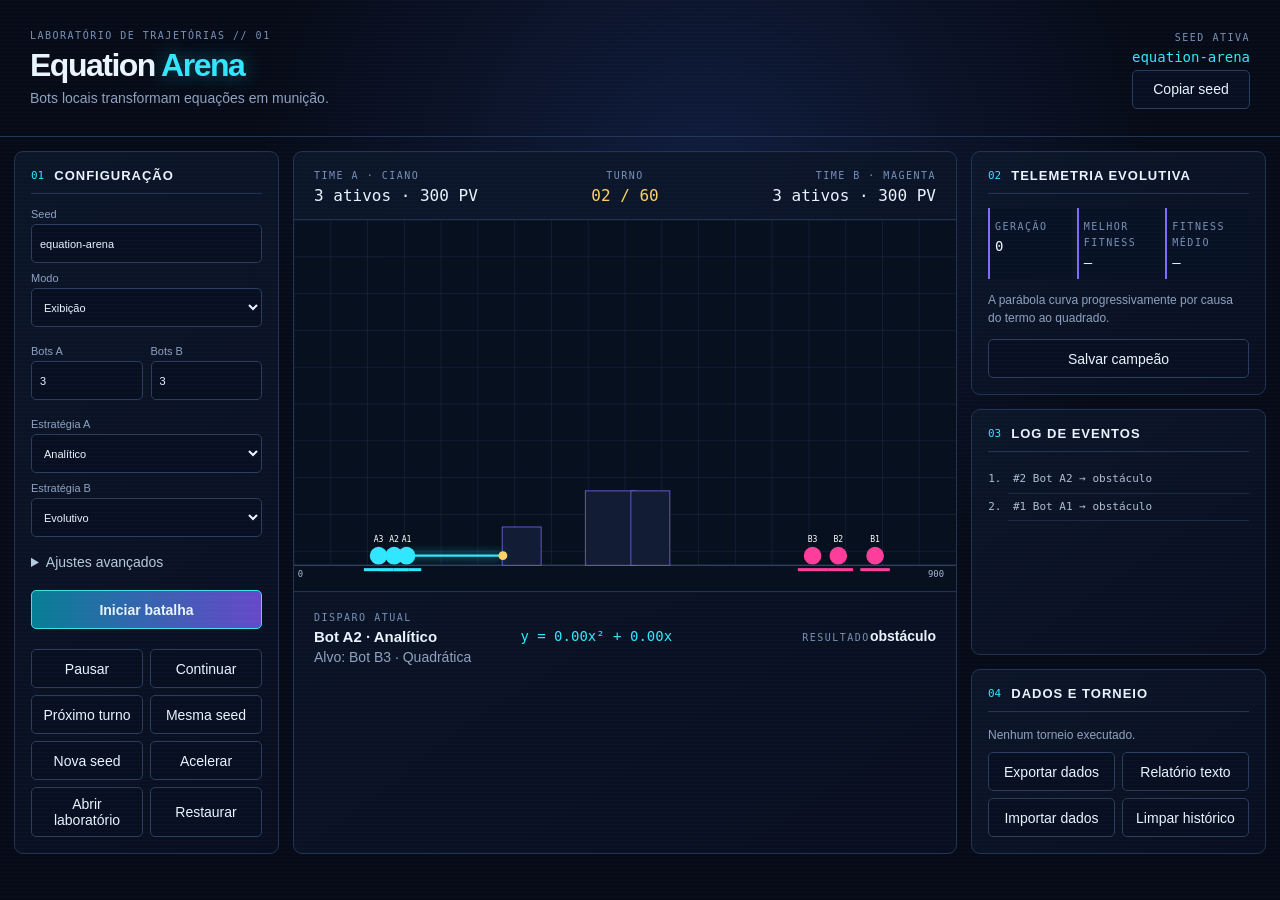
==== index.html @ 87dc74c6 "feat: criar jogo Equation Arena completo" ====
<!doctype html><html lang="pt-BR"><head><meta charset="utf-8"><meta name="viewport" content="width=device-width,initial-scale=1"><meta name="theme-color" content="#070b17"><title>Equation Arena — Batalhas matemáticas</title><link rel="stylesheet" href="css/styles.css"></head><body>
<header><div><p class="eyebrow">LABORATÓRIO DE TRAJETÓRIAS // 01</p><h1>Equation <span>Arena</span></h1><p>Bots locais transformam equações em munição.</p></div><div class="seed-card"><small>SEED ATIVA</small><strong id="seedDisplay">—</strong><button id="copySeed">Copiar seed</button></div></header>
<main><aside class="panel controls"><div class="panel-title"><span>01</span><h2>Configuração</h2></div><form id="configForm">
<label>Seed<input id="seed" maxlength="60" placeholder="gerada automaticamente"></label><label>Modo<select id="mode"><option value="exibicao">Exibição</option><option value="torneio">Torneio</option><option value="laboratorio">Laboratório evolutivo</option><option value="passo">Passo a passo</option></select></label>
<div class="duo"><label>Bots A<input id="botsA" type="number" min="1" max="5" value="3"></label><label>Bots B<input id="botsB" type="number" min="1" max="5" value="3"></label></div><label>Estratégia A<select id="strategyA"><option value="analytical">Analítico</option><option value="random">Aleatório</option><option value="adaptive">Adaptativo</option><option value="evolution">Evolutivo</option></select></label><label>Estratégia B<select id="strategyB"><option value="evolution">Evolutivo</option><option value="analytical">Analítico</option><option value="random">Aleatório</option><option value="adaptive">Adaptativo</option></select></label>
<details><summary>Ajustes avançados</summary><div class="duo"><label>Vida<input id="hp" type="number" min="20" max="300" value="100"></label><label>Dano<input id="damage" type="number" min="5" max="100" value="34"></label><label>Largura<input id="width" type="number" min="600" max="1200" value="900"></label><label>Obstáculos<input id="obstacles" type="number" min="0" max="8" value="3"></label><label>Turnos<input id="turnLimit" type="number" min="5" max="200" value="60"></label><label>População<input id="population" type="number" min="8" max="80" value="24"></label><label>Gerações<input id="generations" type="number" min="1" max="30" value="4"></label><label>Mutação<input id="mutation" type="number" min=".01" max=".8" step=".01" value=".16"></label></div><label class="check"><input id="friendlyFire" type="checkbox"> Fogo amigo</label><fieldset><legend>Famílias permitidas</legend><div id="families" class="checks"></div></fieldset></details>
<button class="primary" type="submit">Iniciar batalha</button></form><div class="button-grid"><button id="pause">Pausar</button><button id="resume">Continuar</button><button id="next">Próximo turno</button><button id="restart">Mesma seed</button><button id="newSeed">Nova seed</button><button id="accelerate">Acelerar</button><button id="lab">Abrir laboratório</button><button id="defaults">Restaurar</button></div></aside>
<section class="battle"><div class="scorebar"><div><small>TIME A · CIANO</small><strong id="scoreA">3 ativos</strong></div><div class="turn"><small>TURNO</small><strong id="turn">00 / 60</strong></div><div class="right"><small>TIME B · MAGENTA</small><strong id="scoreB">3 ativos</strong></div></div><div class="canvas-wrap"><canvas id="arena" role="img" aria-describedby="arenaDescription">Arena cartesiana da batalha.</canvas><div class="scanline"></div></div><p id="arenaDescription" class="sr-only"></p><div class="now"><div><small>DISPARO ATUAL</small><h2 id="shooter">Aguardando simulação</h2><p id="target">Configure os times e inicie a batalha.</p></div><code id="equation">y = ?</code><div><small>RESULTADO</small><strong id="result">—</strong></div></div></section>
<aside class="rightbar"><section class="panel"><div class="panel-title"><span>02</span><h2>Telemetria evolutiva</h2></div><div class="metrics"><div><small>GERAÇÃO</small><b id="generation">0</b></div><div><small>MELHOR FITNESS</small><b id="fitness">—</b></div><div><small>FITNESS MÉDIO</small><b id="meanFitness">—</b></div></div><p id="education">Selecione uma trajetória para ver sua explicação matemática.</p><button id="saveChampion">Salvar campeão</button></section><section class="panel grow"><div class="panel-title"><span>03</span><h2>Log de eventos</h2></div><ol id="log" class="log" aria-live="polite"></ol></section><section class="panel"><div class="panel-title"><span>04</span><h2>Dados e torneio</h2></div><div id="tournament">Nenhum torneio executado.</div><div class="button-grid"><button id="export">Exportar dados</button><button id="report">Relatório texto</button><button id="import">Importar dados</button><button id="clear">Limpar histórico</button></div><input id="importFile" type="file" accept="application/json" hidden></section></aside></main><div id="toast" role="status" aria-live="polite"></div>
<script src="js/prng.js"></script><script src="js/math-utils.js"></script><script src="js/equation.js"></script><script src="js/bot.js"></script><script src="js/arena.js"></script><script src="js/projectile.js"></script><script src="js/evolution-engine.js"></script><script src="js/bot-strategies.js"></script><script src="js/game-engine.js"></script><script src="js/storage.js"></script><script src="js/io.js"></script><script src="js/renderer.js"></script><script src="js/app.js"></script></body></html>
---- css/styles.css ----
:root{color-scheme:dark;--bg:#070b17;--panel:#0c1427;--line:#233353;--cyan:#32e6ff;--magenta:#ff3d9a;--purple:#806cff;--text:#eaf4ff;--muted:#8fa2c1}*{box-sizing:border-box}body{margin:0;background:radial-gradient(circle at 55% 20%,#111c3d 0,var(--bg) 45%);color:var(--text);font:14px Inter,"Segoe UI",sans-serif;min-height:100vh}body:before{content:"";position:fixed;inset:0;pointer-events:none;background-image:linear-gradient(rgba(50,230,255,.025) 1px,transparent 1px);background-size:100% 4px}header{display:flex;justify-content:space-between;align-items:center;padding:24px 30px;border-bottom:1px solid var(--line)}h1{font-size:32px;margin:0;letter-spacing:-1.5px}h1 span{color:var(--cyan);text-shadow:0 0 20px #32e6ff66}header p{margin:6px 0;color:var(--muted)}.eyebrow,small{font:10px ui-monospace,Consolas,monospace;letter-spacing:1.5px;color:#7890b7}.seed-card{text-align:right}.seed-card strong{display:block;font:14px ui-monospace,monospace;margin:5px 0;color:var(--cyan)}main{display:grid;grid-template-columns:265px minmax(400px,1fr) 295px;gap:14px;padding:14px;max-width:1800px;margin:auto}.panel,.battle{background:linear-gradient(145deg,#0d172bdf,#090f20e8);border:1px solid var(--line);border-radius:9px}.panel{padding:16px}.panel-title{display:flex;align-items:center;gap:10px;border-bottom:1px solid var(--line);margin-bottom:14px;padding-bottom:10px}.panel-title span{color:var(--cyan);font:11px monospace}.panel h2{font-size:13px;text-transform:uppercase;letter-spacing:1px;margin:0}.controls{grid-row:span 1}.controls label{display:block;color:var(--muted);font-size:11px;margin:9px 0}.duo{display:grid;grid-template-columns:1fr 1fr;gap:8px}input,select,button{font:inherit;color:var(--text);background:#080f20;border:1px solid #2a3c60;border-radius:5px;min-height:39px;padding:8px;width:100%}input,select{margin-top:4px}button{cursor:pointer;transition:.15s}button:hover,button:focus-visible{border-color:var(--cyan);box-shadow:0 0 0 2px #32e6ff22;outline:none}.primary{background:linear-gradient(90deg,#087e95,#6748c9);border-color:#45dff2;font-weight:700;margin:12px 0}.button-grid{display:grid;grid-template-columns:1fr 1fr;gap:7px;margin-top:8px}summary{cursor:pointer;color:#b8c8df;padding:8px 0}.check{display:flex!important;align-items:center;gap:8px}.check input,.checks input{width:auto;min-height:auto;margin:0}.checks{display:grid;grid-template-columns:1fr 1fr;gap:5px}.checks label{margin:2px}.battle{overflow:hidden}.scorebar{height:68px;display:grid;grid-template-columns:1fr auto 1fr;align-items:center;padding:0 20px;border-bottom:1px solid var(--line)}.scorebar strong{display:block;font:16px monospace;margin-top:4px}.scorebar .right{text-align:right}.turn{text-align:center}.turn strong{color:#ffd166}.canvas-wrap{position:relative}.canvas-wrap canvas{display:block;width:100%;min-height:300px}.scanline{position:absolute;inset:0;pointer-events:none;background:linear-gradient(transparent 49%,#32e6ff09 50%,transparent 51%);background-size:100% 8px}.now{display:grid;grid-template-columns:1fr 1.4fr .7fr;gap:18px;align-items:center;padding:16px 20px;border-top:1px solid var(--line)}.now h2{font-size:15px;margin:4px 0}.now p{color:var(--muted);margin:0}.now code{color:var(--cyan);font-size:14px}.rightbar{display:flex;flex-direction:column;gap:14px}.grow{flex:1}.metrics{display:grid;grid-template-columns:repeat(3,1fr);gap:5px}.metrics div{background:#091225;padding:9px 5px;border-left:2px solid var(--purple)}.metrics b{display:block;font:14px monospace;margin-top:5px}.log{padding-left:20px;max-height:260px;overflow:auto;color:#aebed6;font:11px/1.5 monospace}.log li{padding:5px;border-bottom:1px solid #1a2843}#education,#tournament{color:var(--muted);line-height:1.5;font-size:12px}#toast{position:fixed;right:20px;bottom:20px;background:#111e38;border:1px solid var(--cyan);padding:12px 18px;border-radius:6px;opacity:0;pointer-events:none;transition:.2s;max-width:360px}#toast.show{opacity:1}.sr-only{position:absolute;width:1px;height:1px;overflow:hidden;clip:rect(0,0,0,0)}fieldset{border:1px solid var(--line);padding:8px}legend{color:var(--muted);font-size:11px}
@media(max-width:1050px){main{grid-template-columns:240px 1fr}.rightbar{grid-column:1/-1;display:grid;grid-template-columns:repeat(3,1fr)}}@media(max-width:720px){header{padding:18px;align-items:flex-start}.seed-card{max-width:120px}main{display:flex;flex-direction:column;padding:8px}.battle{order:-1}.scorebar{height:58px;padding:0 10px}.now{grid-template-columns:1fr;padding:12px}.canvas-wrap canvas{min-height:220px}.rightbar{display:flex}.button-grid button{min-height:44px}h1{font-size:25px}}@media(prefers-reduced-motion:reduce){*{scroll-behavior:auto!important;transition:none!important}}
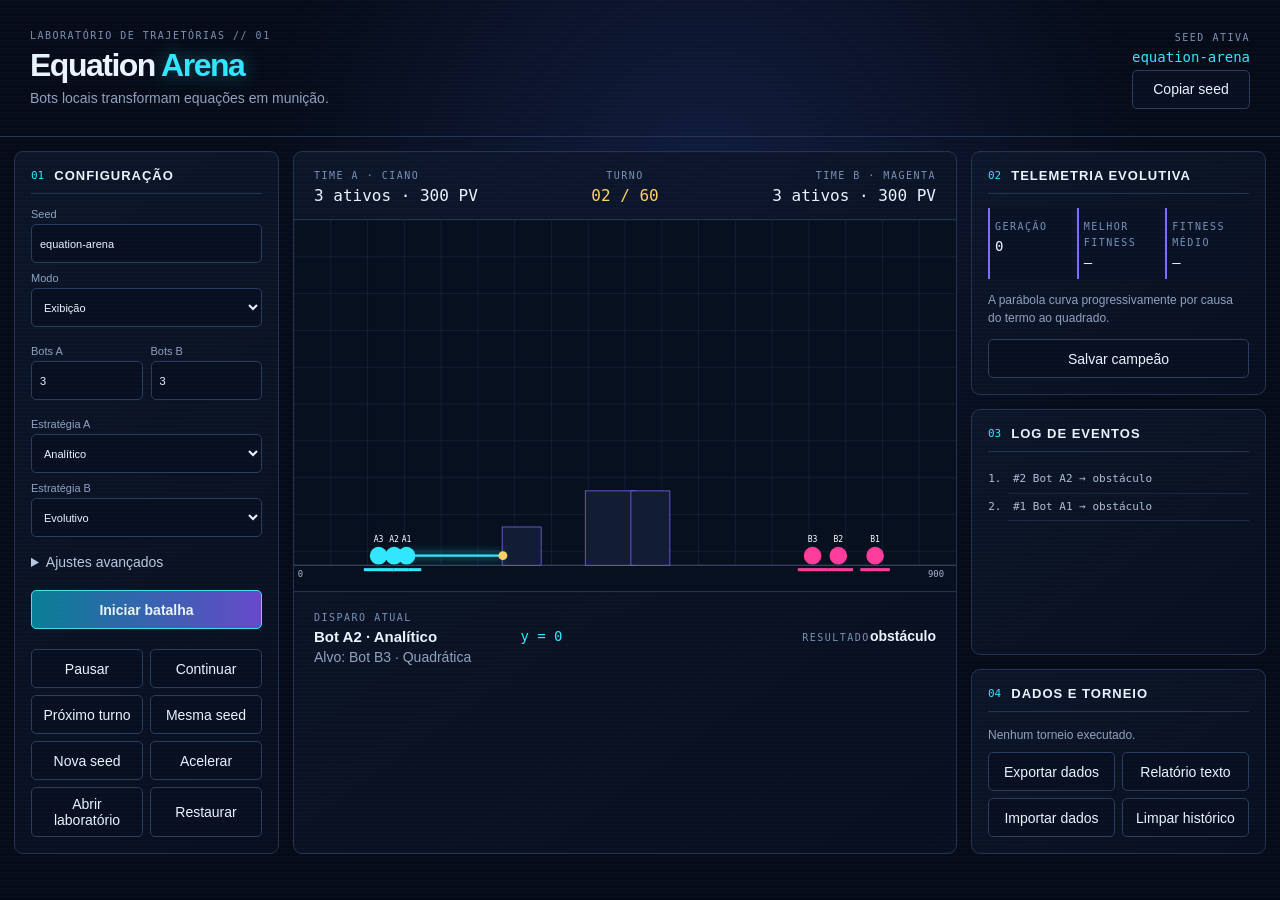
==== commit 69f53515: "fix: corrigir torneio e formatar equações" ====
--- a/index.html
+++ b/index.html
@@ -7,4 +7,4 @@
 <button class="primary" type="submit">Iniciar batalha</button></form><div class="button-grid"><button id="pause">Pausar</button><button id="resume">Continuar</button><button id="next">Próximo turno</button><button id="restart">Mesma seed</button><button id="newSeed">Nova seed</button><button id="accelerate">Acelerar</button><button id="lab">Abrir laboratório</button><button id="defaults">Restaurar</button></div></aside>
 <section class="battle"><div class="scorebar"><div><small>TIME A · CIANO</small><strong id="scoreA">3 ativos</strong></div><div class="turn"><small>TURNO</small><strong id="turn">00 / 60</strong></div><div class="right"><small>TIME B · MAGENTA</small><strong id="scoreB">3 ativos</strong></div></div><div class="canvas-wrap"><canvas id="arena" role="img" aria-describedby="arenaDescription">Arena cartesiana da batalha.</canvas><div class="scanline"></div></div><p id="arenaDescription" class="sr-only"></p><div class="now"><div><small>DISPARO ATUAL</small><h2 id="shooter">Aguardando simulação</h2><p id="target">Configure os times e inicie a batalha.</p></div><code id="equation">y = ?</code><div><small>RESULTADO</small><strong id="result">—</strong></div></div></section>
 <aside class="rightbar"><section class="panel"><div class="panel-title"><span>02</span><h2>Telemetria evolutiva</h2></div><div class="metrics"><div><small>GERAÇÃO</small><b id="generation">0</b></div><div><small>MELHOR FITNESS</small><b id="fitness">—</b></div><div><small>FITNESS MÉDIO</small><b id="meanFitness">—</b></div></div><p id="education">Selecione uma trajetória para ver sua explicação matemática.</p><button id="saveChampion">Salvar campeão</button></section><section class="panel grow"><div class="panel-title"><span>03</span><h2>Log de eventos</h2></div><ol id="log" class="log" aria-live="polite"></ol></section><section class="panel"><div class="panel-title"><span>04</span><h2>Dados e torneio</h2></div><div id="tournament">Nenhum torneio executado.</div><div class="button-grid"><button id="export">Exportar dados</button><button id="report">Relatório texto</button><button id="import">Importar dados</button><button id="clear">Limpar histórico</button></div><input id="importFile" type="file" accept="application/json" hidden></section></aside></main><div id="toast" role="status" aria-live="polite"></div>
-<script src="js/prng.js"></script><script src="js/math-utils.js"></script><script src="js/equation.js"></script><script src="js/bot.js"></script><script src="js/arena.js"></script><script src="js/projectile.js"></script><script src="js/evolution-engine.js"></script><script src="js/bot-strategies.js"></script><script src="js/game-engine.js"></script><script src="js/storage.js"></script><script src="js/io.js"></script><script src="js/renderer.js"></script><script src="js/app.js"></script></body></html>
+<script src="js/prng.js"></script><script src="js/math-utils.js"></script><script src="js/equation.js"></script><script src="js/bot.js"></script><script src="js/arena.js"></script><script src="js/projectile.js"></script><script src="js/evolution-engine.js"></script><script src="js/bot-strategies.js"></script><script src="js/game-engine.js"></script><script src="js/tournament-controller.js"></script><script src="js/storage.js"></script><script src="js/io.js"></script><script src="js/renderer.js"></script><script src="js/app.js"></script></body></html>
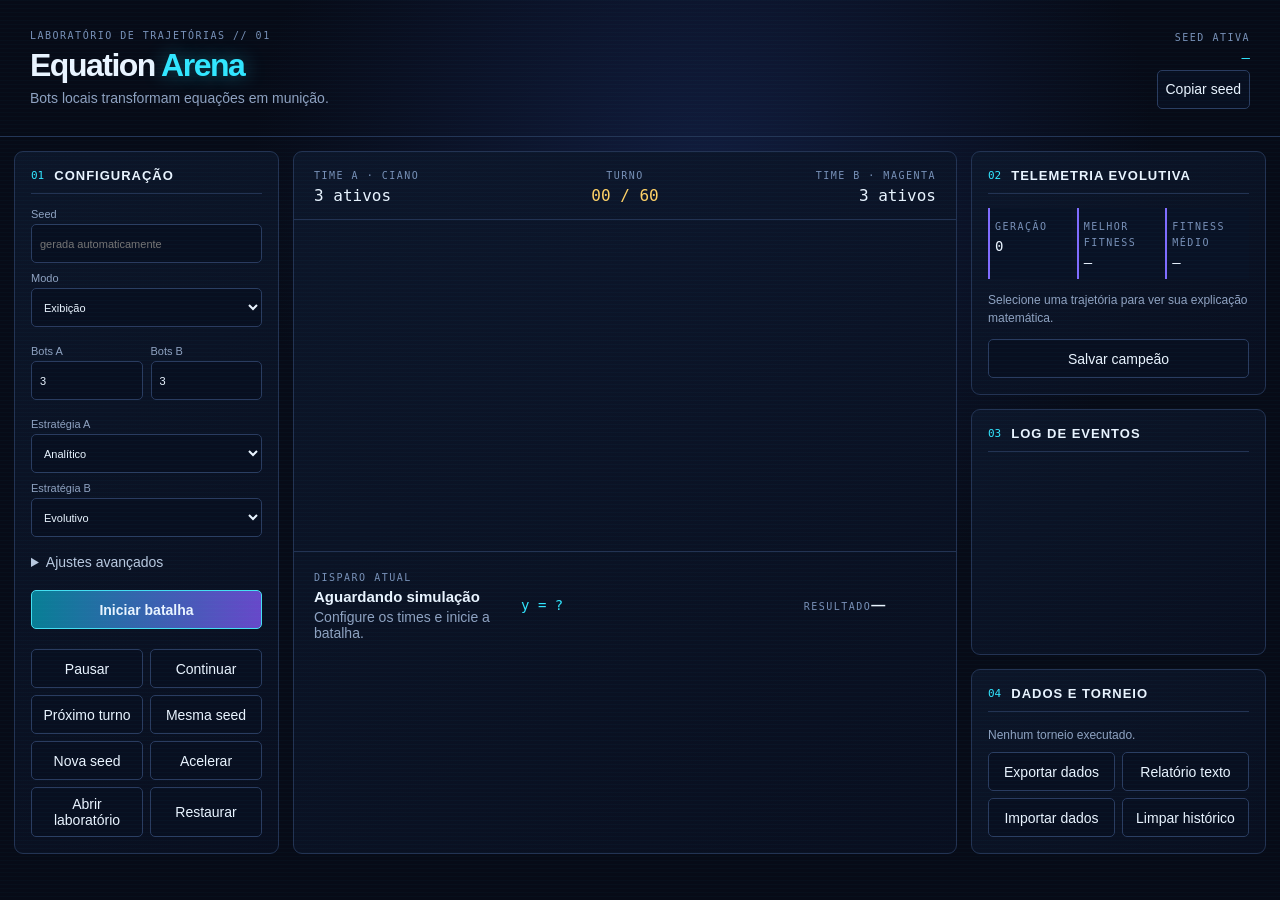
==== commit 26ed6428: "Merge branch 'main' into codex/criar-jogo-de-batalhas-matematicas-entre-bots-sxamhe" ====
--- a/index.html
+++ b/index.html
@@ -7,4 +7,4 @@
 <button class="primary" type="submit">Iniciar batalha</button></form><div class="button-grid"><button id="pause">Pausar</button><button id="resume">Continuar</button><button id="next">Próximo turno</button><button id="restart">Mesma seed</button><button id="newSeed">Nova seed</button><button id="accelerate">Acelerar</button><button id="lab">Abrir laboratório</button><button id="defaults">Restaurar</button></div></aside>
 <section class="battle"><div class="scorebar"><div><small>TIME A · CIANO</small><strong id="scoreA">3 ativos</strong></div><div class="turn"><small>TURNO</small><strong id="turn">00 / 60</strong></div><div class="right"><small>TIME B · MAGENTA</small><strong id="scoreB">3 ativos</strong></div></div><div class="canvas-wrap"><canvas id="arena" role="img" aria-describedby="arenaDescription">Arena cartesiana da batalha.</canvas><div class="scanline"></div></div><p id="arenaDescription" class="sr-only"></p><div class="now"><div><small>DISPARO ATUAL</small><h2 id="shooter">Aguardando simulação</h2><p id="target">Configure os times e inicie a batalha.</p></div><code id="equation">y = ?</code><div><small>RESULTADO</small><strong id="result">—</strong></div></div></section>
 <aside class="rightbar"><section class="panel"><div class="panel-title"><span>02</span><h2>Telemetria evolutiva</h2></div><div class="metrics"><div><small>GERAÇÃO</small><b id="generation">0</b></div><div><small>MELHOR FITNESS</small><b id="fitness">—</b></div><div><small>FITNESS MÉDIO</small><b id="meanFitness">—</b></div></div><p id="education">Selecione uma trajetória para ver sua explicação matemática.</p><button id="saveChampion">Salvar campeão</button></section><section class="panel grow"><div class="panel-title"><span>03</span><h2>Log de eventos</h2></div><ol id="log" class="log" aria-live="polite"></ol></section><section class="panel"><div class="panel-title"><span>04</span><h2>Dados e torneio</h2></div><div id="tournament">Nenhum torneio executado.</div><div class="button-grid"><button id="export">Exportar dados</button><button id="report">Relatório texto</button><button id="import">Importar dados</button><button id="clear">Limpar histórico</button></div><input id="importFile" type="file" accept="application/json" hidden></section></aside></main><div id="toast" role="status" aria-live="polite"></div>
-<script src="js/prng.js"></script><script src="js/math-utils.js"></script><script src="js/equation.js"></script><script src="js/bot.js"></script><script src="js/arena.js"></script><script src="js/projectile.js"></script><script src="js/evolution-engine.js"></script><script src="js/bot-strategies.js"></script><script src="js/game-engine.js"></script><script src="js/tournament-controller.js"></script><script src="js/storage.js"></script><script src="js/io.js"></script><script src="js/renderer.js"></script><script src="js/app.js"></script></body></html>
+<script src="js/prng.js"></script><script src="js/math-utils.js"></script><script src="js/equation.js"></script><script src="js/bot.js"></script><script src="js/arena.js"></script><script src="js/projectile.js"></script><script src="js/evolution-engine.js"></script><script src="js/bot-strategies.js"></script><script src="js/game-engine.js"></script><script src="js/storage.js"></script><script src="js/io.js"></script><script src="js/renderer.js"></script><script src="js/app.js"></script></body></html>
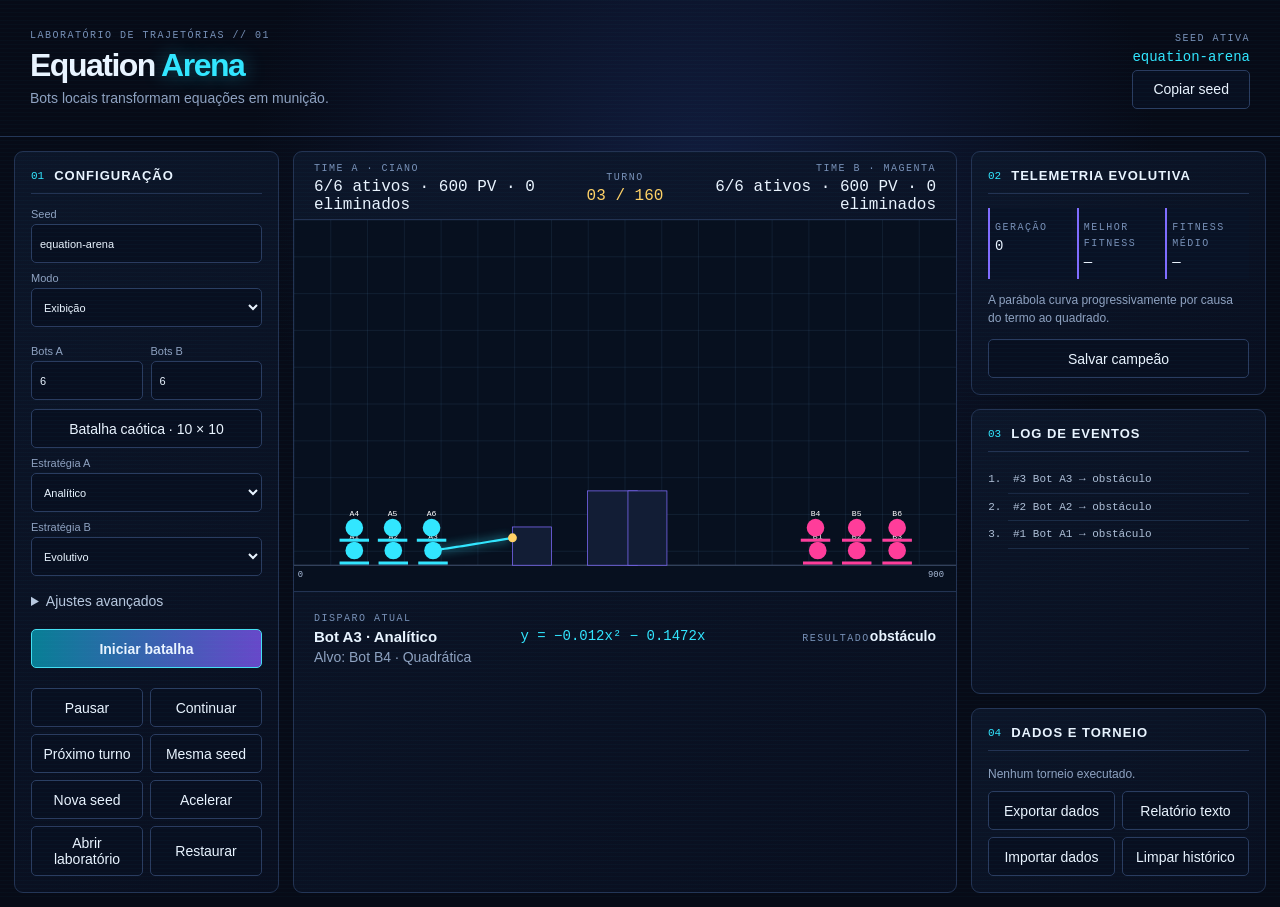
==== commit 83c4b50c: "feat: expandir batalhas para vinte bots" ====
--- a/index.html
+++ b/index.html
@@ -2,9 +2,9 @@
 <header><div><p class="eyebrow">LABORATÓRIO DE TRAJETÓRIAS // 01</p><h1>Equation <span>Arena</span></h1><p>Bots locais transformam equações em munição.</p></div><div class="seed-card"><small>SEED ATIVA</small><strong id="seedDisplay">—</strong><button id="copySeed">Copiar seed</button></div></header>
 <main><aside class="panel controls"><div class="panel-title"><span>01</span><h2>Configuração</h2></div><form id="configForm">
 <label>Seed<input id="seed" maxlength="60" placeholder="gerada automaticamente"></label><label>Modo<select id="mode"><option value="exibicao">Exibição</option><option value="torneio">Torneio</option><option value="laboratorio">Laboratório evolutivo</option><option value="passo">Passo a passo</option></select></label>
-<div class="duo"><label>Bots A<input id="botsA" type="number" min="1" max="5" value="3"></label><label>Bots B<input id="botsB" type="number" min="1" max="5" value="3"></label></div><label>Estratégia A<select id="strategyA"><option value="analytical">Analítico</option><option value="random">Aleatório</option><option value="adaptive">Adaptativo</option><option value="evolution">Evolutivo</option></select></label><label>Estratégia B<select id="strategyB"><option value="evolution">Evolutivo</option><option value="analytical">Analítico</option><option value="random">Aleatório</option><option value="adaptive">Adaptativo</option></select></label>
-<details><summary>Ajustes avançados</summary><div class="duo"><label>Vida<input id="hp" type="number" min="20" max="300" value="100"></label><label>Dano<input id="damage" type="number" min="5" max="100" value="34"></label><label>Largura<input id="width" type="number" min="600" max="1200" value="900"></label><label>Obstáculos<input id="obstacles" type="number" min="0" max="8" value="3"></label><label>Turnos<input id="turnLimit" type="number" min="5" max="200" value="60"></label><label>População<input id="population" type="number" min="8" max="80" value="24"></label><label>Gerações<input id="generations" type="number" min="1" max="30" value="4"></label><label>Mutação<input id="mutation" type="number" min=".01" max=".8" step=".01" value=".16"></label></div><label class="check"><input id="friendlyFire" type="checkbox"> Fogo amigo</label><fieldset><legend>Famílias permitidas</legend><div id="families" class="checks"></div></fieldset></details>
+<div class="duo"><label>Bots A<input id="botsA" type="number" min="1" max="20" value="6"></label><label>Bots B<input id="botsB" type="number" min="1" max="20" value="6"></label></div><button id="chaotic" type="button">Batalha caótica · 10 × 10</button><label>Estratégia A<select id="strategyA"><option value="analytical">Analítico</option><option value="random">Aleatório</option><option value="adaptive">Adaptativo</option><option value="evolution">Evolutivo</option></select></label><label>Estratégia B<select id="strategyB"><option value="evolution">Evolutivo</option><option value="analytical">Analítico</option><option value="random">Aleatório</option><option value="adaptive">Adaptativo</option></select></label>
+<details><summary>Ajustes avançados</summary><div class="duo"><label>Vida<input id="hp" type="number" min="20" max="300" value="100"></label><label>Dano<input id="damage" type="number" min="5" max="100" value="34"></label><label>Largura<input id="width" type="number" min="600" max="1200" value="900"></label><label>Obstáculos<input id="obstacles" type="number" min="0" max="8" value="3"></label><label>Turnos<input id="turnLimit" type="number" min="5" max="800" value="160"></label><label>População<input id="population" type="number" min="8" max="80" value="24"></label><label>Gerações<input id="generations" type="number" min="1" max="30" value="4"></label><label>Mutação<input id="mutation" type="number" min=".01" max=".8" step=".01" value=".16"></label></div><label class="check"><input id="friendlyFire" type="checkbox"> Fogo amigo</label><fieldset><legend>Famílias permitidas</legend><div id="families" class="checks"></div></fieldset></details>
 <button class="primary" type="submit">Iniciar batalha</button></form><div class="button-grid"><button id="pause">Pausar</button><button id="resume">Continuar</button><button id="next">Próximo turno</button><button id="restart">Mesma seed</button><button id="newSeed">Nova seed</button><button id="accelerate">Acelerar</button><button id="lab">Abrir laboratório</button><button id="defaults">Restaurar</button></div></aside>
-<section class="battle"><div class="scorebar"><div><small>TIME A · CIANO</small><strong id="scoreA">3 ativos</strong></div><div class="turn"><small>TURNO</small><strong id="turn">00 / 60</strong></div><div class="right"><small>TIME B · MAGENTA</small><strong id="scoreB">3 ativos</strong></div></div><div class="canvas-wrap"><canvas id="arena" role="img" aria-describedby="arenaDescription">Arena cartesiana da batalha.</canvas><div class="scanline"></div></div><p id="arenaDescription" class="sr-only"></p><div class="now"><div><small>DISPARO ATUAL</small><h2 id="shooter">Aguardando simulação</h2><p id="target">Configure os times e inicie a batalha.</p></div><code id="equation">y = ?</code><div><small>RESULTADO</small><strong id="result">—</strong></div></div></section>
+<section class="battle"><div class="scorebar"><div><small>TIME A · CIANO</small><strong id="scoreA">6/6 ativos · 600 PV</strong></div><div class="turn"><small>TURNO</small><strong id="turn">00 / 160</strong></div><div class="right"><small>TIME B · MAGENTA</small><strong id="scoreB">6/6 ativos · 600 PV</strong></div></div><div class="canvas-wrap"><canvas id="arena" role="img" aria-describedby="arenaDescription">Arena cartesiana da batalha.</canvas><div class="scanline"></div></div><p id="arenaDescription" class="sr-only"></p><div class="now"><div><small>DISPARO ATUAL</small><h2 id="shooter">Aguardando simulação</h2><p id="target">Configure os times e inicie a batalha.</p></div><code id="equation">y = ?</code><div><small>RESULTADO</small><strong id="result">—</strong></div></div></section>
 <aside class="rightbar"><section class="panel"><div class="panel-title"><span>02</span><h2>Telemetria evolutiva</h2></div><div class="metrics"><div><small>GERAÇÃO</small><b id="generation">0</b></div><div><small>MELHOR FITNESS</small><b id="fitness">—</b></div><div><small>FITNESS MÉDIO</small><b id="meanFitness">—</b></div></div><p id="education">Selecione uma trajetória para ver sua explicação matemática.</p><button id="saveChampion">Salvar campeão</button></section><section class="panel grow"><div class="panel-title"><span>03</span><h2>Log de eventos</h2></div><ol id="log" class="log" aria-live="polite"></ol></section><section class="panel"><div class="panel-title"><span>04</span><h2>Dados e torneio</h2></div><div id="tournament">Nenhum torneio executado.</div><div class="button-grid"><button id="export">Exportar dados</button><button id="report">Relatório texto</button><button id="import">Importar dados</button><button id="clear">Limpar histórico</button></div><input id="importFile" type="file" accept="application/json" hidden></section></aside></main><div id="toast" role="status" aria-live="polite"></div>
-<script src="js/prng.js"></script><script src="js/math-utils.js"></script><script src="js/equation.js"></script><script src="js/bot.js"></script><script src="js/arena.js"></script><script src="js/projectile.js"></script><script src="js/evolution-engine.js"></script><script src="js/bot-strategies.js"></script><script src="js/game-engine.js"></script><script src="js/storage.js"></script><script src="js/io.js"></script><script src="js/renderer.js"></script><script src="js/app.js"></script></body></html>
+<script src="js/prng.js"></script><script src="js/math-utils.js"></script><script src="js/equation.js"></script><script src="js/bot.js"></script><script src="js/arena.js"></script><script src="js/projectile.js"></script><script src="js/evolution-engine.js"></script><script src="js/bot-strategies.js"></script><script src="js/game-engine.js"></script><script src="js/tournament-controller.js"></script><script src="js/storage.js"></script><script src="js/io.js"></script><script src="js/renderer.js"></script><script src="js/app.js"></script></body></html>
--- a/css/styles.css
+++ b/css/styles.css
@@ -1,2 +1,2 @@
 :root{color-scheme:dark;--bg:#070b17;--panel:#0c1427;--line:#233353;--cyan:#32e6ff;--magenta:#ff3d9a;--purple:#806cff;--text:#eaf4ff;--muted:#8fa2c1}*{box-sizing:border-box}body{margin:0;background:radial-gradient(circle at 55% 20%,#111c3d 0,var(--bg) 45%);color:var(--text);font:14px Inter,"Segoe UI",sans-serif;min-height:100vh}body:before{content:"";position:fixed;inset:0;pointer-events:none;background-image:linear-gradient(rgba(50,230,255,.025) 1px,transparent 1px);background-size:100% 4px}header{display:flex;justify-content:space-between;align-items:center;padding:24px 30px;border-bottom:1px solid var(--line)}h1{font-size:32px;margin:0;letter-spacing:-1.5px}h1 span{color:var(--cyan);text-shadow:0 0 20px #32e6ff66}header p{margin:6px 0;color:var(--muted)}.eyebrow,small{font:10px ui-monospace,Consolas,monospace;letter-spacing:1.5px;color:#7890b7}.seed-card{text-align:right}.seed-card strong{display:block;font:14px ui-monospace,monospace;margin:5px 0;color:var(--cyan)}main{display:grid;grid-template-columns:265px minmax(400px,1fr) 295px;gap:14px;padding:14px;max-width:1800px;margin:auto}.panel,.battle{background:linear-gradient(145deg,#0d172bdf,#090f20e8);border:1px solid var(--line);border-radius:9px}.panel{padding:16px}.panel-title{display:flex;align-items:center;gap:10px;border-bottom:1px solid var(--line);margin-bottom:14px;padding-bottom:10px}.panel-title span{color:var(--cyan);font:11px monospace}.panel h2{font-size:13px;text-transform:uppercase;letter-spacing:1px;margin:0}.controls{grid-row:span 1}.controls label{display:block;color:var(--muted);font-size:11px;margin:9px 0}.duo{display:grid;grid-template-columns:1fr 1fr;gap:8px}input,select,button{font:inherit;color:var(--text);background:#080f20;border:1px solid #2a3c60;border-radius:5px;min-height:39px;padding:8px;width:100%}input,select{margin-top:4px}button{cursor:pointer;transition:.15s}button:hover,button:focus-visible{border-color:var(--cyan);box-shadow:0 0 0 2px #32e6ff22;outline:none}.primary{background:linear-gradient(90deg,#087e95,#6748c9);border-color:#45dff2;font-weight:700;margin:12px 0}.button-grid{display:grid;grid-template-columns:1fr 1fr;gap:7px;margin-top:8px}summary{cursor:pointer;color:#b8c8df;padding:8px 0}.check{display:flex!important;align-items:center;gap:8px}.check input,.checks input{width:auto;min-height:auto;margin:0}.checks{display:grid;grid-template-columns:1fr 1fr;gap:5px}.checks label{margin:2px}.battle{overflow:hidden}.scorebar{height:68px;display:grid;grid-template-columns:1fr auto 1fr;align-items:center;padding:0 20px;border-bottom:1px solid var(--line)}.scorebar strong{display:block;font:16px monospace;margin-top:4px}.scorebar .right{text-align:right}.turn{text-align:center}.turn strong{color:#ffd166}.canvas-wrap{position:relative}.canvas-wrap canvas{display:block;width:100%;min-height:300px}.scanline{position:absolute;inset:0;pointer-events:none;background:linear-gradient(transparent 49%,#32e6ff09 50%,transparent 51%);background-size:100% 8px}.now{display:grid;grid-template-columns:1fr 1.4fr .7fr;gap:18px;align-items:center;padding:16px 20px;border-top:1px solid var(--line)}.now h2{font-size:15px;margin:4px 0}.now p{color:var(--muted);margin:0}.now code{color:var(--cyan);font-size:14px}.rightbar{display:flex;flex-direction:column;gap:14px}.grow{flex:1}.metrics{display:grid;grid-template-columns:repeat(3,1fr);gap:5px}.metrics div{background:#091225;padding:9px 5px;border-left:2px solid var(--purple)}.metrics b{display:block;font:14px monospace;margin-top:5px}.log{padding-left:20px;max-height:260px;overflow:auto;color:#aebed6;font:11px/1.5 monospace}.log li{padding:5px;border-bottom:1px solid #1a2843}#education,#tournament{color:var(--muted);line-height:1.5;font-size:12px}#toast{position:fixed;right:20px;bottom:20px;background:#111e38;border:1px solid var(--cyan);padding:12px 18px;border-radius:6px;opacity:0;pointer-events:none;transition:.2s;max-width:360px}#toast.show{opacity:1}.sr-only{position:absolute;width:1px;height:1px;overflow:hidden;clip:rect(0,0,0,0)}fieldset{border:1px solid var(--line);padding:8px}legend{color:var(--muted);font-size:11px}
-@media(max-width:1050px){main{grid-template-columns:240px 1fr}.rightbar{grid-column:1/-1;display:grid;grid-template-columns:repeat(3,1fr)}}@media(max-width:720px){header{padding:18px;align-items:flex-start}.seed-card{max-width:120px}main{display:flex;flex-direction:column;padding:8px}.battle{order:-1}.scorebar{height:58px;padding:0 10px}.now{grid-template-columns:1fr;padding:12px}.canvas-wrap canvas{min-height:220px}.rightbar{display:flex}.button-grid button{min-height:44px}h1{font-size:25px}}@media(prefers-reduced-motion:reduce){*{scroll-behavior:auto!important;transition:none!important}}
+@media(max-width:1050px){main{grid-template-columns:240px 1fr}.rightbar{grid-column:1/-1;display:grid;grid-template-columns:repeat(3,1fr)}}@media(max-width:720px){header{padding:18px;align-items:flex-start}.seed-card{max-width:120px}main{display:flex;flex-direction:column;padding:8px}.battle{order:-1}.scorebar{height:auto;min-height:64px;padding:8px;gap:6px}.scorebar strong{font-size:10px;line-height:1.35}.now{grid-template-columns:1fr;padding:12px}.canvas-wrap canvas{min-height:220px}.rightbar{display:flex}.button-grid button{min-height:44px}h1{font-size:25px}}@media(prefers-reduced-motion:reduce){*{scroll-behavior:auto!important;transition:none!important}}
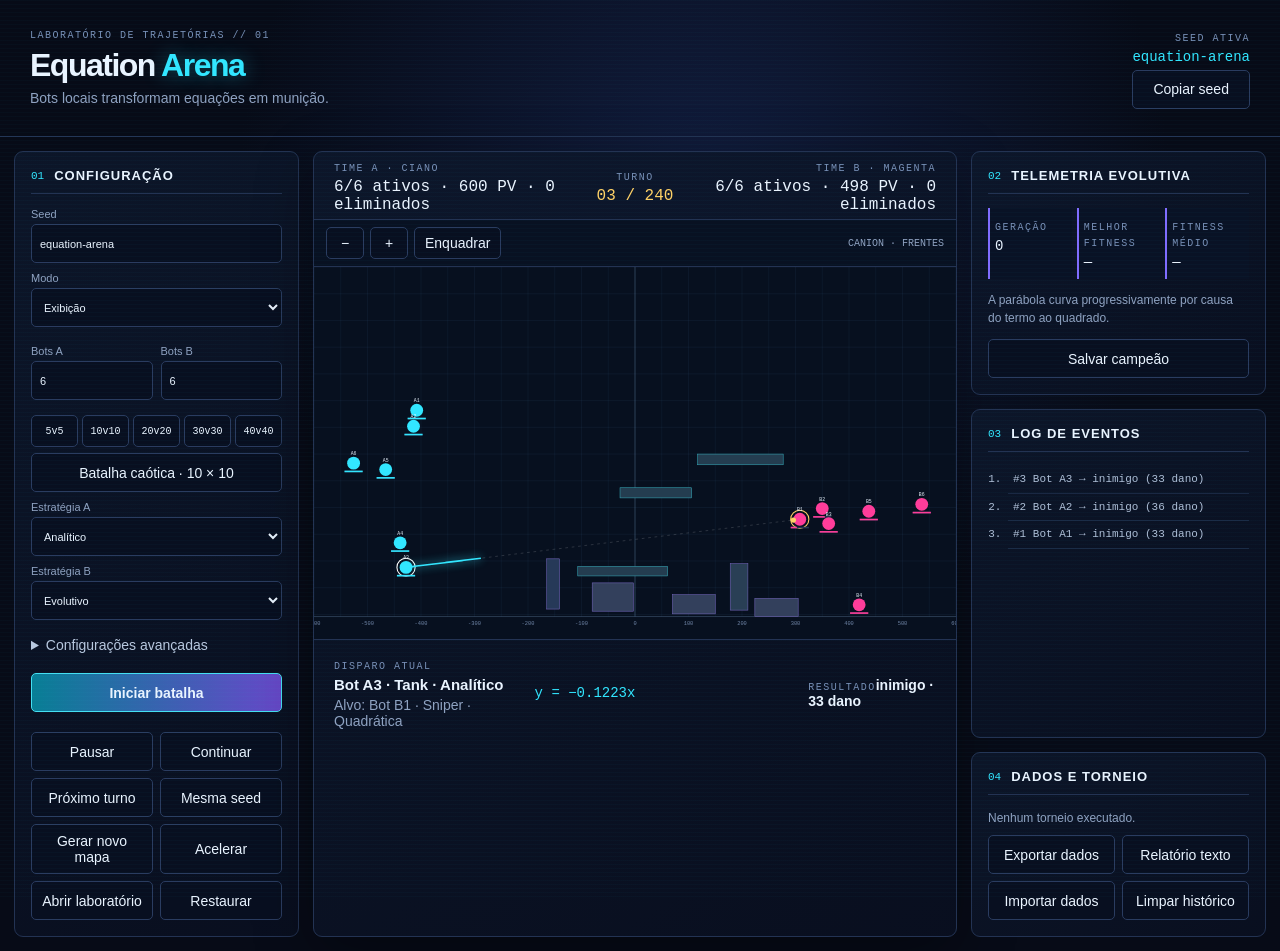
==== commit b53b8576: "feat: adicionar mapas procedurais e arquétipos" ====
--- a/index.html
+++ b/index.html
@@ -2,9 +2,9 @@
 <header><div><p class="eyebrow">LABORATÓRIO DE TRAJETÓRIAS // 01</p><h1>Equation <span>Arena</span></h1><p>Bots locais transformam equações em munição.</p></div><div class="seed-card"><small>SEED ATIVA</small><strong id="seedDisplay">—</strong><button id="copySeed">Copiar seed</button></div></header>
 <main><aside class="panel controls"><div class="panel-title"><span>01</span><h2>Configuração</h2></div><form id="configForm">
 <label>Seed<input id="seed" maxlength="60" placeholder="gerada automaticamente"></label><label>Modo<select id="mode"><option value="exibicao">Exibição</option><option value="torneio">Torneio</option><option value="laboratorio">Laboratório evolutivo</option><option value="passo">Passo a passo</option></select></label>
-<div class="duo"><label>Bots A<input id="botsA" type="number" min="1" max="20" value="6"></label><label>Bots B<input id="botsB" type="number" min="1" max="20" value="6"></label></div><button id="chaotic" type="button">Batalha caótica · 10 × 10</button><label>Estratégia A<select id="strategyA"><option value="analytical">Analítico</option><option value="random">Aleatório</option><option value="adaptive">Adaptativo</option><option value="evolution">Evolutivo</option></select></label><label>Estratégia B<select id="strategyB"><option value="evolution">Evolutivo</option><option value="analytical">Analítico</option><option value="random">Aleatório</option><option value="adaptive">Adaptativo</option></select></label>
-<details><summary>Ajustes avançados</summary><div class="duo"><label>Vida<input id="hp" type="number" min="20" max="300" value="100"></label><label>Dano<input id="damage" type="number" min="5" max="100" value="34"></label><label>Largura<input id="width" type="number" min="600" max="1200" value="900"></label><label>Obstáculos<input id="obstacles" type="number" min="0" max="8" value="3"></label><label>Turnos<input id="turnLimit" type="number" min="5" max="800" value="160"></label><label>População<input id="population" type="number" min="8" max="80" value="24"></label><label>Gerações<input id="generations" type="number" min="1" max="30" value="4"></label><label>Mutação<input id="mutation" type="number" min=".01" max=".8" step=".01" value=".16"></label></div><label class="check"><input id="friendlyFire" type="checkbox"> Fogo amigo</label><fieldset><legend>Famílias permitidas</legend><div id="families" class="checks"></div></fieldset></details>
-<button class="primary" type="submit">Iniciar batalha</button></form><div class="button-grid"><button id="pause">Pausar</button><button id="resume">Continuar</button><button id="next">Próximo turno</button><button id="restart">Mesma seed</button><button id="newSeed">Nova seed</button><button id="accelerate">Acelerar</button><button id="lab">Abrir laboratório</button><button id="defaults">Restaurar</button></div></aside>
-<section class="battle"><div class="scorebar"><div><small>TIME A · CIANO</small><strong id="scoreA">6/6 ativos · 600 PV</strong></div><div class="turn"><small>TURNO</small><strong id="turn">00 / 160</strong></div><div class="right"><small>TIME B · MAGENTA</small><strong id="scoreB">6/6 ativos · 600 PV</strong></div></div><div class="canvas-wrap"><canvas id="arena" role="img" aria-describedby="arenaDescription">Arena cartesiana da batalha.</canvas><div class="scanline"></div></div><p id="arenaDescription" class="sr-only"></p><div class="now"><div><small>DISPARO ATUAL</small><h2 id="shooter">Aguardando simulação</h2><p id="target">Configure os times e inicie a batalha.</p></div><code id="equation">y = ?</code><div><small>RESULTADO</small><strong id="result">—</strong></div></div></section>
+<div class="duo"><label>Bots A<input id="botsA" type="number" min="1" max="40" value="6"></label><label>Bots B<input id="botsB" type="number" min="1" max="40" value="6"></label></div><div class="preset-row" aria-label="Presets de quantidade"><button type="button" data-preset="5">5v5</button><button type="button" data-preset="10">10v10</button><button type="button" data-preset="20">20v20</button><button type="button" data-preset="30">30v30</button><button type="button" data-preset="40">40v40</button></div><button id="chaotic" type="button">Batalha caótica · 10 × 10</button><label>Estratégia A<select id="strategyA"><option value="analytical">Analítico</option><option value="random">Aleatório</option><option value="adaptive">Adaptativo</option><option value="evolution">Evolutivo</option></select></label><label>Estratégia B<select id="strategyB"><option value="evolution">Evolutivo</option><option value="analytical">Analítico</option><option value="random">Aleatório</option><option value="adaptive">Adaptativo</option></select></label>
+<details><summary>Configurações avançadas</summary><label>Tipo de mapa<select id="mapType"><option value="aleatorio">Mapa aleatório</option><option value="planicie">Planície</option><option value="fortaleza">Fortaleza</option><option value="canion">Cânion</option><option value="ilhas">Ilhas</option><option value="arena">Arena</option><option value="caos">Caos</option></select></label><div class="duo"><label>Densidade<select id="density"><option value="baixa">Baixa</option><option value="media" selected>Média</option><option value="alta">Alta</option><option value="extrema">Extrema</option></select></label><label>Spawn<select id="spawnMode"><option value="frentes">Frentes opostas</option><option value="espalhado">Espalhado</option><option value="squads">Squads</option><option value="cerco">Cerco</option><option value="caos">Caos total</option></select></label><label>Composição A<select id="archetypeModeA"><option value="equilibrada">Equilibrada</option><option value="aleatoria">Aleatória</option><option value="uniforme">Todos iguais</option><option value="personalizada">Personalizada</option></select></label><label>Arquétipo A<select id="archetypeA"><option value="sniper">Sniper</option><option value="rusher">Rusher</option><option value="tank">Tank</option><option value="hunter">Hunter</option><option value="avenger">Avenger</option><option value="berserker">Berserker</option><option value="genius">Genius</option><option value="chaos">Chaos Bot</option><option value="commander">Commander</option></select></label><label>Composição B<select id="archetypeModeB"><option value="equilibrada">Equilibrada</option><option value="aleatoria">Aleatória</option><option value="uniforme">Todos iguais</option><option value="personalizada">Personalizada</option></select></label><label>Arquétipo B<select id="archetypeB"><option value="sniper">Sniper</option><option value="rusher">Rusher</option><option value="tank">Tank</option><option value="hunter">Hunter</option><option value="avenger">Avenger</option><option value="berserker">Berserker</option><option value="genius">Genius</option><option value="chaos">Chaos Bot</option><option value="commander">Commander</option></select></label><label>Vida<input id="hp" type="number" min="20" max="300" value="100"></label><label>Dano<input id="damage" type="number" min="5" max="100" value="34"></label><label>Largura<input id="width" type="number" min="700" max="2000" value="1200"></label><label>Turnos<input id="turnLimit" type="number" min="5" max="1200" value="240"></label><label>População<input id="population" type="number" min="8" max="80" value="24"></label><label>Gerações<input id="generations" type="number" min="1" max="30" value="4"></label><label>Mutação<input id="mutation" type="number" min=".01" max=".8" step=".01" value=".16"></label></div><label class="check"><input id="friendlyFire" type="checkbox"> Fogo amigo</label><fieldset><legend>Famílias permitidas</legend><div id="families" class="checks"></div></fieldset></details>
+<button class="primary" type="submit">Iniciar batalha</button></form><div class="button-grid"><button id="pause">Pausar</button><button id="resume">Continuar</button><button id="next">Próximo turno</button><button id="restart">Mesma seed</button><button id="newSeed">Gerar novo mapa</button><button id="accelerate">Acelerar</button><button id="lab">Abrir laboratório</button><button id="defaults">Restaurar</button></div></aside>
+<section class="battle"><div class="scorebar"><div><small>TIME A · CIANO</small><strong id="scoreA">6/6 ativos · 600 PV</strong></div><div class="turn"><small>TURNO</small><strong id="turn">00 / 240</strong></div><div class="right"><small>TIME B · MAGENTA</small><strong id="scoreB">6/6 ativos · 600 PV</strong></div></div><div class="camera-tools" aria-label="Controles da câmera"><button id="zoomOut" title="Reduzir zoom">−</button><button id="zoomIn" title="Ampliar zoom">+</button><button id="cameraReset">Enquadrar</button><span id="mapBadge">Mapa aleatório</span></div><div class="canvas-wrap"><canvas id="arena" role="img" aria-describedby="arenaDescription" tabindex="0">Arena cartesiana da batalha.</canvas><div class="scanline"></div></div><p id="arenaDescription" class="sr-only"></p><div class="now"><div><small>DISPARO ATUAL</small><h2 id="shooter">Aguardando simulação</h2><p id="target">Configure os times e inicie a batalha.</p></div><code id="equation">y = ?</code><div><small>RESULTADO</small><strong id="result">—</strong></div></div></section>
 <aside class="rightbar"><section class="panel"><div class="panel-title"><span>02</span><h2>Telemetria evolutiva</h2></div><div class="metrics"><div><small>GERAÇÃO</small><b id="generation">0</b></div><div><small>MELHOR FITNESS</small><b id="fitness">—</b></div><div><small>FITNESS MÉDIO</small><b id="meanFitness">—</b></div></div><p id="education">Selecione uma trajetória para ver sua explicação matemática.</p><button id="saveChampion">Salvar campeão</button></section><section class="panel grow"><div class="panel-title"><span>03</span><h2>Log de eventos</h2></div><ol id="log" class="log" aria-live="polite"></ol></section><section class="panel"><div class="panel-title"><span>04</span><h2>Dados e torneio</h2></div><div id="tournament">Nenhum torneio executado.</div><div class="button-grid"><button id="export">Exportar dados</button><button id="report">Relatório texto</button><button id="import">Importar dados</button><button id="clear">Limpar histórico</button></div><input id="importFile" type="file" accept="application/json" hidden></section></aside></main><div id="toast" role="status" aria-live="polite"></div>
-<script src="js/prng.js"></script><script src="js/math-utils.js"></script><script src="js/equation.js"></script><script src="js/bot.js"></script><script src="js/arena.js"></script><script src="js/projectile.js"></script><script src="js/evolution-engine.js"></script><script src="js/bot-strategies.js"></script><script src="js/game-engine.js"></script><script src="js/tournament-controller.js"></script><script src="js/storage.js"></script><script src="js/io.js"></script><script src="js/renderer.js"></script><script src="js/app.js"></script></body></html>
+<script src="js/prng.js"></script><script src="js/math-utils.js"></script><script src="js/equation.js"></script><script src="js/bot.js"></script><script src="js/bot-archetypes.js"></script><script src="js/map-generator.js"></script><script src="js/spawn-manager.js"></script><script src="js/arena.js"></script><script src="js/projectile.js"></script><script src="js/evolution-engine.js"></script><script src="js/bot-strategies.js"></script><script src="js/game-engine.js"></script><script src="js/tournament-controller.js"></script><script src="js/storage.js"></script><script src="js/io.js"></script><script src="js/camera.js"></script><script src="js/renderer.js"></script><script src="js/app.js"></script></body></html>
--- a/css/styles.css
+++ b/css/styles.css
@@ -1,2 +1,2 @@
-:root{color-scheme:dark;--bg:#070b17;--panel:#0c1427;--line:#233353;--cyan:#32e6ff;--magenta:#ff3d9a;--purple:#806cff;--text:#eaf4ff;--muted:#8fa2c1}*{box-sizing:border-box}body{margin:0;background:radial-gradient(circle at 55% 20%,#111c3d 0,var(--bg) 45%);color:var(--text);font:14px Inter,"Segoe UI",sans-serif;min-height:100vh}body:before{content:"";position:fixed;inset:0;pointer-events:none;background-image:linear-gradient(rgba(50,230,255,.025) 1px,transparent 1px);background-size:100% 4px}header{display:flex;justify-content:space-between;align-items:center;padding:24px 30px;border-bottom:1px solid var(--line)}h1{font-size:32px;margin:0;letter-spacing:-1.5px}h1 span{color:var(--cyan);text-shadow:0 0 20px #32e6ff66}header p{margin:6px 0;color:var(--muted)}.eyebrow,small{font:10px ui-monospace,Consolas,monospace;letter-spacing:1.5px;color:#7890b7}.seed-card{text-align:right}.seed-card strong{display:block;font:14px ui-monospace,monospace;margin:5px 0;color:var(--cyan)}main{display:grid;grid-template-columns:265px minmax(400px,1fr) 295px;gap:14px;padding:14px;max-width:1800px;margin:auto}.panel,.battle{background:linear-gradient(145deg,#0d172bdf,#090f20e8);border:1px solid var(--line);border-radius:9px}.panel{padding:16px}.panel-title{display:flex;align-items:center;gap:10px;border-bottom:1px solid var(--line);margin-bottom:14px;padding-bottom:10px}.panel-title span{color:var(--cyan);font:11px monospace}.panel h2{font-size:13px;text-transform:uppercase;letter-spacing:1px;margin:0}.controls{grid-row:span 1}.controls label{display:block;color:var(--muted);font-size:11px;margin:9px 0}.duo{display:grid;grid-template-columns:1fr 1fr;gap:8px}input,select,button{font:inherit;color:var(--text);background:#080f20;border:1px solid #2a3c60;border-radius:5px;min-height:39px;padding:8px;width:100%}input,select{margin-top:4px}button{cursor:pointer;transition:.15s}button:hover,button:focus-visible{border-color:var(--cyan);box-shadow:0 0 0 2px #32e6ff22;outline:none}.primary{background:linear-gradient(90deg,#087e95,#6748c9);border-color:#45dff2;font-weight:700;margin:12px 0}.button-grid{display:grid;grid-template-columns:1fr 1fr;gap:7px;margin-top:8px}summary{cursor:pointer;color:#b8c8df;padding:8px 0}.check{display:flex!important;align-items:center;gap:8px}.check input,.checks input{width:auto;min-height:auto;margin:0}.checks{display:grid;grid-template-columns:1fr 1fr;gap:5px}.checks label{margin:2px}.battle{overflow:hidden}.scorebar{height:68px;display:grid;grid-template-columns:1fr auto 1fr;align-items:center;padding:0 20px;border-bottom:1px solid var(--line)}.scorebar strong{display:block;font:16px monospace;margin-top:4px}.scorebar .right{text-align:right}.turn{text-align:center}.turn strong{color:#ffd166}.canvas-wrap{position:relative}.canvas-wrap canvas{display:block;width:100%;min-height:300px}.scanline{position:absolute;inset:0;pointer-events:none;background:linear-gradient(transparent 49%,#32e6ff09 50%,transparent 51%);background-size:100% 8px}.now{display:grid;grid-template-columns:1fr 1.4fr .7fr;gap:18px;align-items:center;padding:16px 20px;border-top:1px solid var(--line)}.now h2{font-size:15px;margin:4px 0}.now p{color:var(--muted);margin:0}.now code{color:var(--cyan);font-size:14px}.rightbar{display:flex;flex-direction:column;gap:14px}.grow{flex:1}.metrics{display:grid;grid-template-columns:repeat(3,1fr);gap:5px}.metrics div{background:#091225;padding:9px 5px;border-left:2px solid var(--purple)}.metrics b{display:block;font:14px monospace;margin-top:5px}.log{padding-left:20px;max-height:260px;overflow:auto;color:#aebed6;font:11px/1.5 monospace}.log li{padding:5px;border-bottom:1px solid #1a2843}#education,#tournament{color:var(--muted);line-height:1.5;font-size:12px}#toast{position:fixed;right:20px;bottom:20px;background:#111e38;border:1px solid var(--cyan);padding:12px 18px;border-radius:6px;opacity:0;pointer-events:none;transition:.2s;max-width:360px}#toast.show{opacity:1}.sr-only{position:absolute;width:1px;height:1px;overflow:hidden;clip:rect(0,0,0,0)}fieldset{border:1px solid var(--line);padding:8px}legend{color:var(--muted);font-size:11px}
+:root{color-scheme:dark;--bg:#070b17;--panel:#0c1427;--line:#233353;--cyan:#32e6ff;--magenta:#ff3d9a;--purple:#806cff;--text:#eaf4ff;--muted:#8fa2c1}*{box-sizing:border-box}body{margin:0;background:radial-gradient(circle at 55% 20%,#111c3d 0,var(--bg) 45%);color:var(--text);font:14px Inter,"Segoe UI",sans-serif;min-height:100vh}body:before{content:"";position:fixed;inset:0;pointer-events:none;background-image:linear-gradient(rgba(50,230,255,.025) 1px,transparent 1px);background-size:100% 4px}header{display:flex;justify-content:space-between;align-items:center;padding:24px 30px;border-bottom:1px solid var(--line)}h1{font-size:32px;margin:0;letter-spacing:-1.5px}h1 span{color:var(--cyan);text-shadow:0 0 20px #32e6ff66}header p{margin:6px 0;color:var(--muted)}.eyebrow,small{font:10px ui-monospace,Consolas,monospace;letter-spacing:1.5px;color:#7890b7}.seed-card{text-align:right}.seed-card strong{display:block;font:14px ui-monospace,monospace;margin:5px 0;color:var(--cyan)}main{display:grid;grid-template-columns:285px minmax(400px,1fr) 295px;gap:14px;padding:14px;max-width:1900px;margin:auto}.panel,.battle{background:linear-gradient(145deg,#0d172bdf,#090f20e8);border:1px solid var(--line);border-radius:9px}.panel{padding:16px}.panel-title{display:flex;align-items:center;gap:10px;border-bottom:1px solid var(--line);margin-bottom:14px;padding-bottom:10px}.panel-title span{color:var(--cyan);font:11px monospace}.panel h2{font-size:13px;text-transform:uppercase;letter-spacing:1px;margin:0}.controls{grid-row:span 1}.controls label{display:block;color:var(--muted);font-size:11px;margin:9px 0}.duo{display:grid;grid-template-columns:1fr 1fr;gap:8px}input,select,button{font:inherit;color:var(--text);background:#080f20;border:1px solid #2a3c60;border-radius:5px;min-height:39px;padding:8px;width:100%}input,select{margin-top:4px}button{cursor:pointer;transition:.15s}button:hover,button:focus-visible{border-color:var(--cyan);box-shadow:0 0 0 2px #32e6ff22;outline:none}button:active{transform:translateY(1px)}button:disabled{opacity:.45;cursor:not-allowed}.primary{background:linear-gradient(90deg,#087e95,#6748c9);border-color:#45dff2;font-weight:700;margin:12px 0}.button-grid{display:grid;grid-template-columns:1fr 1fr;gap:7px;margin-top:8px}.preset-row{display:grid;grid-template-columns:repeat(5,1fr);gap:4px;margin:6px 0}.preset-row button{min-height:32px;padding:4px;font:10px monospace}.camera-tools{display:flex;align-items:center;gap:6px;padding:7px 12px;border-bottom:1px solid var(--line);background:#081122}.camera-tools button{width:auto;min-width:38px;min-height:32px;padding:4px 10px}.camera-tools span{margin-left:auto;color:var(--muted);font:10px monospace;text-transform:uppercase}summary{cursor:pointer;color:#b8c8df;padding:8px 0}.check{display:flex!important;align-items:center;gap:8px}.check input,.checks input{width:auto;min-height:auto;margin:0}.checks{display:grid;grid-template-columns:1fr 1fr;gap:5px}.checks label{margin:2px}.battle{overflow:hidden;box-shadow:0 18px 60px #0005}.scorebar{height:68px;display:grid;grid-template-columns:1fr auto 1fr;align-items:center;padding:0 20px;border-bottom:1px solid var(--line)}.scorebar strong{display:block;font:16px monospace;margin-top:4px}.scorebar .right{text-align:right}.turn{text-align:center}.turn strong{color:#ffd166}.canvas-wrap{position:relative;background:#050a13}.canvas-wrap canvas{display:block;width:100%;min-height:300px;touch-action:none;cursor:grab}.canvas-wrap canvas:active{cursor:grabbing}.scanline{position:absolute;inset:0;pointer-events:none;background:linear-gradient(transparent 49%,#32e6ff07 50%,transparent 51%);background-size:100% 8px}.now{display:grid;grid-template-columns:1fr 1.4fr .7fr;gap:18px;align-items:center;padding:16px 20px;border-top:1px solid var(--line)}.now h2{font-size:15px;margin:4px 0}.now p{color:var(--muted);margin:0}.now code{color:var(--cyan);font-size:14px;overflow-wrap:anywhere}.rightbar{display:flex;flex-direction:column;gap:14px}.grow{flex:1}.metrics{display:grid;grid-template-columns:repeat(3,1fr);gap:5px}.metrics div{background:#091225;padding:9px 5px;border-left:2px solid var(--purple)}.metrics b{display:block;font:14px monospace;margin-top:5px}.log{padding-left:20px;max-height:260px;overflow:auto;color:#aebed6;font:11px/1.5 monospace}.log li{padding:5px;border-bottom:1px solid #1a2843}#education,#tournament{color:var(--muted);line-height:1.5;font-size:12px}#toast{position:fixed;right:20px;bottom:20px;background:#111e38;border:1px solid var(--cyan);padding:12px 18px;border-radius:6px;opacity:0;pointer-events:none;transition:.2s;max-width:360px}#toast.show{opacity:1}.sr-only{position:absolute;width:1px;height:1px;overflow:hidden;clip:rect(0,0,0,0)}fieldset{border:1px solid var(--line);padding:8px}legend{color:var(--muted);font-size:11px}
 @media(max-width:1050px){main{grid-template-columns:240px 1fr}.rightbar{grid-column:1/-1;display:grid;grid-template-columns:repeat(3,1fr)}}@media(max-width:720px){header{padding:18px;align-items:flex-start}.seed-card{max-width:120px}main{display:flex;flex-direction:column;padding:8px}.battle{order:-1}.scorebar{height:auto;min-height:64px;padding:8px;gap:6px}.scorebar strong{font-size:10px;line-height:1.35}.now{grid-template-columns:1fr;padding:12px}.canvas-wrap canvas{min-height:220px}.rightbar{display:flex}.button-grid button{min-height:44px}h1{font-size:25px}}@media(prefers-reduced-motion:reduce){*{scroll-behavior:auto!important;transition:none!important}}
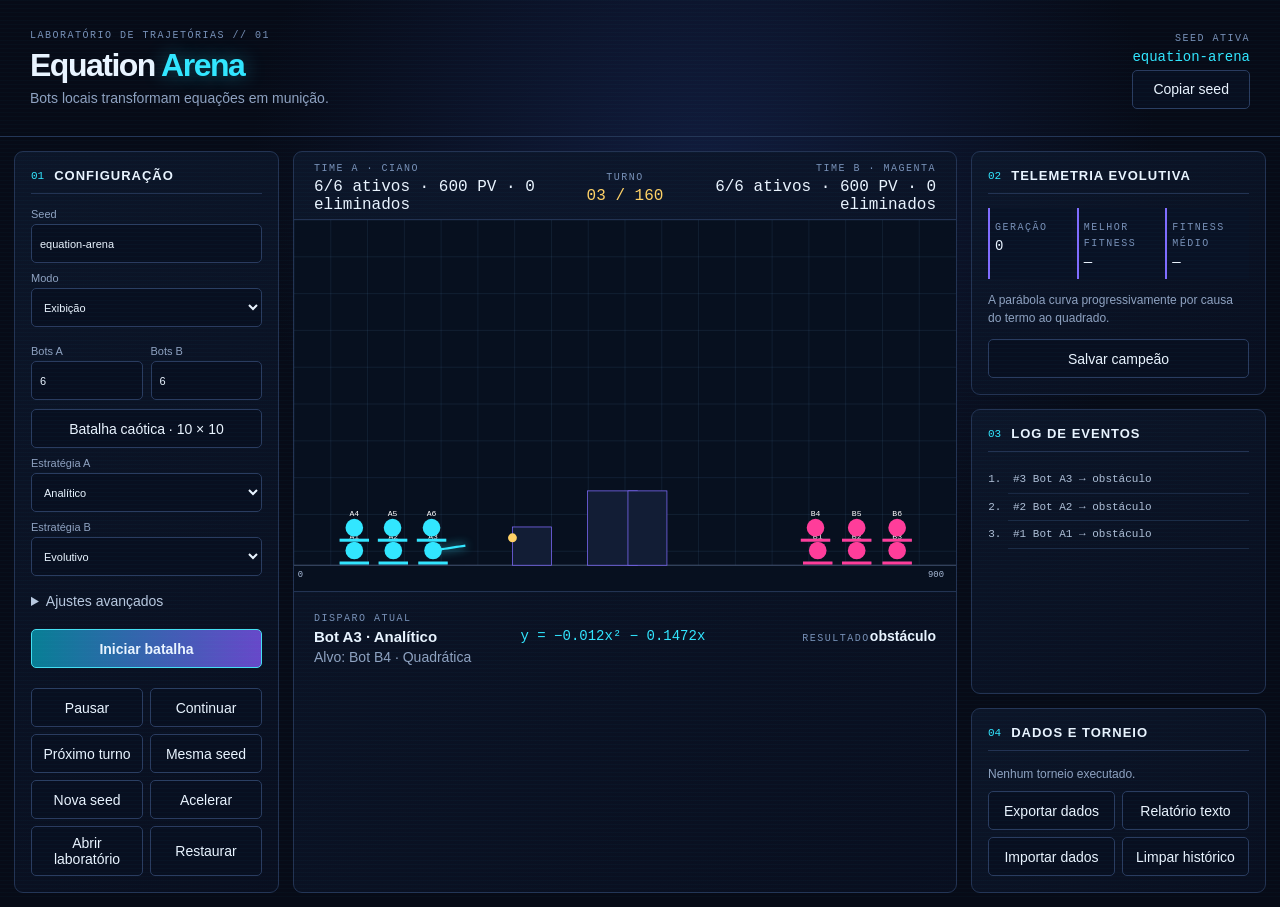
==== commit 905438fb: "Merge branch 'main' into codex/criar-jogo-de-batalhas-matematicas-entre-bots-ldz8lw" ====
--- a/index.html
+++ b/index.html
@@ -2,9 +2,9 @@
 <header><div><p class="eyebrow">LABORATÓRIO DE TRAJETÓRIAS // 01</p><h1>Equation <span>Arena</span></h1><p>Bots locais transformam equações em munição.</p></div><div class="seed-card"><small>SEED ATIVA</small><strong id="seedDisplay">—</strong><button id="copySeed">Copiar seed</button></div></header>
 <main><aside class="panel controls"><div class="panel-title"><span>01</span><h2>Configuração</h2></div><form id="configForm">
 <label>Seed<input id="seed" maxlength="60" placeholder="gerada automaticamente"></label><label>Modo<select id="mode"><option value="exibicao">Exibição</option><option value="torneio">Torneio</option><option value="laboratorio">Laboratório evolutivo</option><option value="passo">Passo a passo</option></select></label>
-<div class="duo"><label>Bots A<input id="botsA" type="number" min="1" max="40" value="6"></label><label>Bots B<input id="botsB" type="number" min="1" max="40" value="6"></label></div><div class="preset-row" aria-label="Presets de quantidade"><button type="button" data-preset="5">5v5</button><button type="button" data-preset="10">10v10</button><button type="button" data-preset="20">20v20</button><button type="button" data-preset="30">30v30</button><button type="button" data-preset="40">40v40</button></div><button id="chaotic" type="button">Batalha caótica · 10 × 10</button><label>Estratégia A<select id="strategyA"><option value="analytical">Analítico</option><option value="random">Aleatório</option><option value="adaptive">Adaptativo</option><option value="evolution">Evolutivo</option></select></label><label>Estratégia B<select id="strategyB"><option value="evolution">Evolutivo</option><option value="analytical">Analítico</option><option value="random">Aleatório</option><option value="adaptive">Adaptativo</option></select></label>
-<details><summary>Configurações avançadas</summary><label>Tipo de mapa<select id="mapType"><option value="aleatorio">Mapa aleatório</option><option value="planicie">Planície</option><option value="fortaleza">Fortaleza</option><option value="canion">Cânion</option><option value="ilhas">Ilhas</option><option value="arena">Arena</option><option value="caos">Caos</option></select></label><div class="duo"><label>Densidade<select id="density"><option value="baixa">Baixa</option><option value="media" selected>Média</option><option value="alta">Alta</option><option value="extrema">Extrema</option></select></label><label>Spawn<select id="spawnMode"><option value="frentes">Frentes opostas</option><option value="espalhado">Espalhado</option><option value="squads">Squads</option><option value="cerco">Cerco</option><option value="caos">Caos total</option></select></label><label>Composição A<select id="archetypeModeA"><option value="equilibrada">Equilibrada</option><option value="aleatoria">Aleatória</option><option value="uniforme">Todos iguais</option><option value="personalizada">Personalizada</option></select></label><label>Arquétipo A<select id="archetypeA"><option value="sniper">Sniper</option><option value="rusher">Rusher</option><option value="tank">Tank</option><option value="hunter">Hunter</option><option value="avenger">Avenger</option><option value="berserker">Berserker</option><option value="genius">Genius</option><option value="chaos">Chaos Bot</option><option value="commander">Commander</option></select></label><label>Composição B<select id="archetypeModeB"><option value="equilibrada">Equilibrada</option><option value="aleatoria">Aleatória</option><option value="uniforme">Todos iguais</option><option value="personalizada">Personalizada</option></select></label><label>Arquétipo B<select id="archetypeB"><option value="sniper">Sniper</option><option value="rusher">Rusher</option><option value="tank">Tank</option><option value="hunter">Hunter</option><option value="avenger">Avenger</option><option value="berserker">Berserker</option><option value="genius">Genius</option><option value="chaos">Chaos Bot</option><option value="commander">Commander</option></select></label><label>Vida<input id="hp" type="number" min="20" max="300" value="100"></label><label>Dano<input id="damage" type="number" min="5" max="100" value="34"></label><label>Largura<input id="width" type="number" min="700" max="2000" value="1200"></label><label>Turnos<input id="turnLimit" type="number" min="5" max="1200" value="240"></label><label>População<input id="population" type="number" min="8" max="80" value="24"></label><label>Gerações<input id="generations" type="number" min="1" max="30" value="4"></label><label>Mutação<input id="mutation" type="number" min=".01" max=".8" step=".01" value=".16"></label></div><label class="check"><input id="friendlyFire" type="checkbox"> Fogo amigo</label><fieldset><legend>Famílias permitidas</legend><div id="families" class="checks"></div></fieldset></details>
-<button class="primary" type="submit">Iniciar batalha</button></form><div class="button-grid"><button id="pause">Pausar</button><button id="resume">Continuar</button><button id="next">Próximo turno</button><button id="restart">Mesma seed</button><button id="newSeed">Gerar novo mapa</button><button id="accelerate">Acelerar</button><button id="lab">Abrir laboratório</button><button id="defaults">Restaurar</button></div></aside>
-<section class="battle"><div class="scorebar"><div><small>TIME A · CIANO</small><strong id="scoreA">6/6 ativos · 600 PV</strong></div><div class="turn"><small>TURNO</small><strong id="turn">00 / 240</strong></div><div class="right"><small>TIME B · MAGENTA</small><strong id="scoreB">6/6 ativos · 600 PV</strong></div></div><div class="camera-tools" aria-label="Controles da câmera"><button id="zoomOut" title="Reduzir zoom">−</button><button id="zoomIn" title="Ampliar zoom">+</button><button id="cameraReset">Enquadrar</button><span id="mapBadge">Mapa aleatório</span></div><div class="canvas-wrap"><canvas id="arena" role="img" aria-describedby="arenaDescription" tabindex="0">Arena cartesiana da batalha.</canvas><div class="scanline"></div></div><p id="arenaDescription" class="sr-only"></p><div class="now"><div><small>DISPARO ATUAL</small><h2 id="shooter">Aguardando simulação</h2><p id="target">Configure os times e inicie a batalha.</p></div><code id="equation">y = ?</code><div><small>RESULTADO</small><strong id="result">—</strong></div></div></section>
+<div class="duo"><label>Bots A<input id="botsA" type="number" min="1" max="20" value="6"></label><label>Bots B<input id="botsB" type="number" min="1" max="20" value="6"></label></div><button id="chaotic" type="button">Batalha caótica · 10 × 10</button><label>Estratégia A<select id="strategyA"><option value="analytical">Analítico</option><option value="random">Aleatório</option><option value="adaptive">Adaptativo</option><option value="evolution">Evolutivo</option></select></label><label>Estratégia B<select id="strategyB"><option value="evolution">Evolutivo</option><option value="analytical">Analítico</option><option value="random">Aleatório</option><option value="adaptive">Adaptativo</option></select></label>
+<details><summary>Ajustes avançados</summary><div class="duo"><label>Vida<input id="hp" type="number" min="20" max="300" value="100"></label><label>Dano<input id="damage" type="number" min="5" max="100" value="34"></label><label>Largura<input id="width" type="number" min="600" max="1200" value="900"></label><label>Obstáculos<input id="obstacles" type="number" min="0" max="8" value="3"></label><label>Turnos<input id="turnLimit" type="number" min="5" max="800" value="160"></label><label>População<input id="population" type="number" min="8" max="80" value="24"></label><label>Gerações<input id="generations" type="number" min="1" max="30" value="4"></label><label>Mutação<input id="mutation" type="number" min=".01" max=".8" step=".01" value=".16"></label></div><label class="check"><input id="friendlyFire" type="checkbox"> Fogo amigo</label><fieldset><legend>Famílias permitidas</legend><div id="families" class="checks"></div></fieldset></details>
+<button class="primary" type="submit">Iniciar batalha</button></form><div class="button-grid"><button id="pause">Pausar</button><button id="resume">Continuar</button><button id="next">Próximo turno</button><button id="restart">Mesma seed</button><button id="newSeed">Nova seed</button><button id="accelerate">Acelerar</button><button id="lab">Abrir laboratório</button><button id="defaults">Restaurar</button></div></aside>
+<section class="battle"><div class="scorebar"><div><small>TIME A · CIANO</small><strong id="scoreA">6/6 ativos · 600 PV</strong></div><div class="turn"><small>TURNO</small><strong id="turn">00 / 160</strong></div><div class="right"><small>TIME B · MAGENTA</small><strong id="scoreB">6/6 ativos · 600 PV</strong></div></div><div class="canvas-wrap"><canvas id="arena" role="img" aria-describedby="arenaDescription">Arena cartesiana da batalha.</canvas><div class="scanline"></div></div><p id="arenaDescription" class="sr-only"></p><div class="now"><div><small>DISPARO ATUAL</small><h2 id="shooter">Aguardando simulação</h2><p id="target">Configure os times e inicie a batalha.</p></div><code id="equation">y = ?</code><div><small>RESULTADO</small><strong id="result">—</strong></div></div></section>
 <aside class="rightbar"><section class="panel"><div class="panel-title"><span>02</span><h2>Telemetria evolutiva</h2></div><div class="metrics"><div><small>GERAÇÃO</small><b id="generation">0</b></div><div><small>MELHOR FITNESS</small><b id="fitness">—</b></div><div><small>FITNESS MÉDIO</small><b id="meanFitness">—</b></div></div><p id="education">Selecione uma trajetória para ver sua explicação matemática.</p><button id="saveChampion">Salvar campeão</button></section><section class="panel grow"><div class="panel-title"><span>03</span><h2>Log de eventos</h2></div><ol id="log" class="log" aria-live="polite"></ol></section><section class="panel"><div class="panel-title"><span>04</span><h2>Dados e torneio</h2></div><div id="tournament">Nenhum torneio executado.</div><div class="button-grid"><button id="export">Exportar dados</button><button id="report">Relatório texto</button><button id="import">Importar dados</button><button id="clear">Limpar histórico</button></div><input id="importFile" type="file" accept="application/json" hidden></section></aside></main><div id="toast" role="status" aria-live="polite"></div>
-<script src="js/prng.js"></script><script src="js/math-utils.js"></script><script src="js/equation.js"></script><script src="js/bot.js"></script><script src="js/bot-archetypes.js"></script><script src="js/map-generator.js"></script><script src="js/spawn-manager.js"></script><script src="js/arena.js"></script><script src="js/projectile.js"></script><script src="js/evolution-engine.js"></script><script src="js/bot-strategies.js"></script><script src="js/game-engine.js"></script><script src="js/tournament-controller.js"></script><script src="js/storage.js"></script><script src="js/io.js"></script><script src="js/camera.js"></script><script src="js/renderer.js"></script><script src="js/app.js"></script></body></html>
+<script src="js/prng.js"></script><script src="js/math-utils.js"></script><script src="js/equation.js"></script><script src="js/bot.js"></script><script src="js/arena.js"></script><script src="js/projectile.js"></script><script src="js/evolution-engine.js"></script><script src="js/bot-strategies.js"></script><script src="js/game-engine.js"></script><script src="js/tournament-controller.js"></script><script src="js/storage.js"></script><script src="js/io.js"></script><script src="js/renderer.js"></script><script src="js/app.js"></script></body></html>
--- a/css/styles.css
+++ b/css/styles.css
@@ -1,2 +1,2 @@
-:root{color-scheme:dark;--bg:#070b17;--panel:#0c1427;--line:#233353;--cyan:#32e6ff;--magenta:#ff3d9a;--purple:#806cff;--text:#eaf4ff;--muted:#8fa2c1}*{box-sizing:border-box}body{margin:0;background:radial-gradient(circle at 55% 20%,#111c3d 0,var(--bg) 45%);color:var(--text);font:14px Inter,"Segoe UI",sans-serif;min-height:100vh}body:before{content:"";position:fixed;inset:0;pointer-events:none;background-image:linear-gradient(rgba(50,230,255,.025) 1px,transparent 1px);background-size:100% 4px}header{display:flex;justify-content:space-between;align-items:center;padding:24px 30px;border-bottom:1px solid var(--line)}h1{font-size:32px;margin:0;letter-spacing:-1.5px}h1 span{color:var(--cyan);text-shadow:0 0 20px #32e6ff66}header p{margin:6px 0;color:var(--muted)}.eyebrow,small{font:10px ui-monospace,Consolas,monospace;letter-spacing:1.5px;color:#7890b7}.seed-card{text-align:right}.seed-card strong{display:block;font:14px ui-monospace,monospace;margin:5px 0;color:var(--cyan)}main{display:grid;grid-template-columns:285px minmax(400px,1fr) 295px;gap:14px;padding:14px;max-width:1900px;margin:auto}.panel,.battle{background:linear-gradient(145deg,#0d172bdf,#090f20e8);border:1px solid var(--line);border-radius:9px}.panel{padding:16px}.panel-title{display:flex;align-items:center;gap:10px;border-bottom:1px solid var(--line);margin-bottom:14px;padding-bottom:10px}.panel-title span{color:var(--cyan);font:11px monospace}.panel h2{font-size:13px;text-transform:uppercase;letter-spacing:1px;margin:0}.controls{grid-row:span 1}.controls label{display:block;color:var(--muted);font-size:11px;margin:9px 0}.duo{display:grid;grid-template-columns:1fr 1fr;gap:8px}input,select,button{font:inherit;color:var(--text);background:#080f20;border:1px solid #2a3c60;border-radius:5px;min-height:39px;padding:8px;width:100%}input,select{margin-top:4px}button{cursor:pointer;transition:.15s}button:hover,button:focus-visible{border-color:var(--cyan);box-shadow:0 0 0 2px #32e6ff22;outline:none}button:active{transform:translateY(1px)}button:disabled{opacity:.45;cursor:not-allowed}.primary{background:linear-gradient(90deg,#087e95,#6748c9);border-color:#45dff2;font-weight:700;margin:12px 0}.button-grid{display:grid;grid-template-columns:1fr 1fr;gap:7px;margin-top:8px}.preset-row{display:grid;grid-template-columns:repeat(5,1fr);gap:4px;margin:6px 0}.preset-row button{min-height:32px;padding:4px;font:10px monospace}.camera-tools{display:flex;align-items:center;gap:6px;padding:7px 12px;border-bottom:1px solid var(--line);background:#081122}.camera-tools button{width:auto;min-width:38px;min-height:32px;padding:4px 10px}.camera-tools span{margin-left:auto;color:var(--muted);font:10px monospace;text-transform:uppercase}summary{cursor:pointer;color:#b8c8df;padding:8px 0}.check{display:flex!important;align-items:center;gap:8px}.check input,.checks input{width:auto;min-height:auto;margin:0}.checks{display:grid;grid-template-columns:1fr 1fr;gap:5px}.checks label{margin:2px}.battle{overflow:hidden;box-shadow:0 18px 60px #0005}.scorebar{height:68px;display:grid;grid-template-columns:1fr auto 1fr;align-items:center;padding:0 20px;border-bottom:1px solid var(--line)}.scorebar strong{display:block;font:16px monospace;margin-top:4px}.scorebar .right{text-align:right}.turn{text-align:center}.turn strong{color:#ffd166}.canvas-wrap{position:relative;background:#050a13}.canvas-wrap canvas{display:block;width:100%;min-height:300px;touch-action:none;cursor:grab}.canvas-wrap canvas:active{cursor:grabbing}.scanline{position:absolute;inset:0;pointer-events:none;background:linear-gradient(transparent 49%,#32e6ff07 50%,transparent 51%);background-size:100% 8px}.now{display:grid;grid-template-columns:1fr 1.4fr .7fr;gap:18px;align-items:center;padding:16px 20px;border-top:1px solid var(--line)}.now h2{font-size:15px;margin:4px 0}.now p{color:var(--muted);margin:0}.now code{color:var(--cyan);font-size:14px;overflow-wrap:anywhere}.rightbar{display:flex;flex-direction:column;gap:14px}.grow{flex:1}.metrics{display:grid;grid-template-columns:repeat(3,1fr);gap:5px}.metrics div{background:#091225;padding:9px 5px;border-left:2px solid var(--purple)}.metrics b{display:block;font:14px monospace;margin-top:5px}.log{padding-left:20px;max-height:260px;overflow:auto;color:#aebed6;font:11px/1.5 monospace}.log li{padding:5px;border-bottom:1px solid #1a2843}#education,#tournament{color:var(--muted);line-height:1.5;font-size:12px}#toast{position:fixed;right:20px;bottom:20px;background:#111e38;border:1px solid var(--cyan);padding:12px 18px;border-radius:6px;opacity:0;pointer-events:none;transition:.2s;max-width:360px}#toast.show{opacity:1}.sr-only{position:absolute;width:1px;height:1px;overflow:hidden;clip:rect(0,0,0,0)}fieldset{border:1px solid var(--line);padding:8px}legend{color:var(--muted);font-size:11px}
+:root{color-scheme:dark;--bg:#070b17;--panel:#0c1427;--line:#233353;--cyan:#32e6ff;--magenta:#ff3d9a;--purple:#806cff;--text:#eaf4ff;--muted:#8fa2c1}*{box-sizing:border-box}body{margin:0;background:radial-gradient(circle at 55% 20%,#111c3d 0,var(--bg) 45%);color:var(--text);font:14px Inter,"Segoe UI",sans-serif;min-height:100vh}body:before{content:"";position:fixed;inset:0;pointer-events:none;background-image:linear-gradient(rgba(50,230,255,.025) 1px,transparent 1px);background-size:100% 4px}header{display:flex;justify-content:space-between;align-items:center;padding:24px 30px;border-bottom:1px solid var(--line)}h1{font-size:32px;margin:0;letter-spacing:-1.5px}h1 span{color:var(--cyan);text-shadow:0 0 20px #32e6ff66}header p{margin:6px 0;color:var(--muted)}.eyebrow,small{font:10px ui-monospace,Consolas,monospace;letter-spacing:1.5px;color:#7890b7}.seed-card{text-align:right}.seed-card strong{display:block;font:14px ui-monospace,monospace;margin:5px 0;color:var(--cyan)}main{display:grid;grid-template-columns:265px minmax(400px,1fr) 295px;gap:14px;padding:14px;max-width:1800px;margin:auto}.panel,.battle{background:linear-gradient(145deg,#0d172bdf,#090f20e8);border:1px solid var(--line);border-radius:9px}.panel{padding:16px}.panel-title{display:flex;align-items:center;gap:10px;border-bottom:1px solid var(--line);margin-bottom:14px;padding-bottom:10px}.panel-title span{color:var(--cyan);font:11px monospace}.panel h2{font-size:13px;text-transform:uppercase;letter-spacing:1px;margin:0}.controls{grid-row:span 1}.controls label{display:block;color:var(--muted);font-size:11px;margin:9px 0}.duo{display:grid;grid-template-columns:1fr 1fr;gap:8px}input,select,button{font:inherit;color:var(--text);background:#080f20;border:1px solid #2a3c60;border-radius:5px;min-height:39px;padding:8px;width:100%}input,select{margin-top:4px}button{cursor:pointer;transition:.15s}button:hover,button:focus-visible{border-color:var(--cyan);box-shadow:0 0 0 2px #32e6ff22;outline:none}.primary{background:linear-gradient(90deg,#087e95,#6748c9);border-color:#45dff2;font-weight:700;margin:12px 0}.button-grid{display:grid;grid-template-columns:1fr 1fr;gap:7px;margin-top:8px}summary{cursor:pointer;color:#b8c8df;padding:8px 0}.check{display:flex!important;align-items:center;gap:8px}.check input,.checks input{width:auto;min-height:auto;margin:0}.checks{display:grid;grid-template-columns:1fr 1fr;gap:5px}.checks label{margin:2px}.battle{overflow:hidden}.scorebar{height:68px;display:grid;grid-template-columns:1fr auto 1fr;align-items:center;padding:0 20px;border-bottom:1px solid var(--line)}.scorebar strong{display:block;font:16px monospace;margin-top:4px}.scorebar .right{text-align:right}.turn{text-align:center}.turn strong{color:#ffd166}.canvas-wrap{position:relative}.canvas-wrap canvas{display:block;width:100%;min-height:300px}.scanline{position:absolute;inset:0;pointer-events:none;background:linear-gradient(transparent 49%,#32e6ff09 50%,transparent 51%);background-size:100% 8px}.now{display:grid;grid-template-columns:1fr 1.4fr .7fr;gap:18px;align-items:center;padding:16px 20px;border-top:1px solid var(--line)}.now h2{font-size:15px;margin:4px 0}.now p{color:var(--muted);margin:0}.now code{color:var(--cyan);font-size:14px}.rightbar{display:flex;flex-direction:column;gap:14px}.grow{flex:1}.metrics{display:grid;grid-template-columns:repeat(3,1fr);gap:5px}.metrics div{background:#091225;padding:9px 5px;border-left:2px solid var(--purple)}.metrics b{display:block;font:14px monospace;margin-top:5px}.log{padding-left:20px;max-height:260px;overflow:auto;color:#aebed6;font:11px/1.5 monospace}.log li{padding:5px;border-bottom:1px solid #1a2843}#education,#tournament{color:var(--muted);line-height:1.5;font-size:12px}#toast{position:fixed;right:20px;bottom:20px;background:#111e38;border:1px solid var(--cyan);padding:12px 18px;border-radius:6px;opacity:0;pointer-events:none;transition:.2s;max-width:360px}#toast.show{opacity:1}.sr-only{position:absolute;width:1px;height:1px;overflow:hidden;clip:rect(0,0,0,0)}fieldset{border:1px solid var(--line);padding:8px}legend{color:var(--muted);font-size:11px}
 @media(max-width:1050px){main{grid-template-columns:240px 1fr}.rightbar{grid-column:1/-1;display:grid;grid-template-columns:repeat(3,1fr)}}@media(max-width:720px){header{padding:18px;align-items:flex-start}.seed-card{max-width:120px}main{display:flex;flex-direction:column;padding:8px}.battle{order:-1}.scorebar{height:auto;min-height:64px;padding:8px;gap:6px}.scorebar strong{font-size:10px;line-height:1.35}.now{grid-template-columns:1fr;padding:12px}.canvas-wrap canvas{min-height:220px}.rightbar{display:flex}.button-grid button{min-height:44px}h1{font-size:25px}}@media(prefers-reduced-motion:reduce){*{scroll-behavior:auto!important;transition:none!important}}
